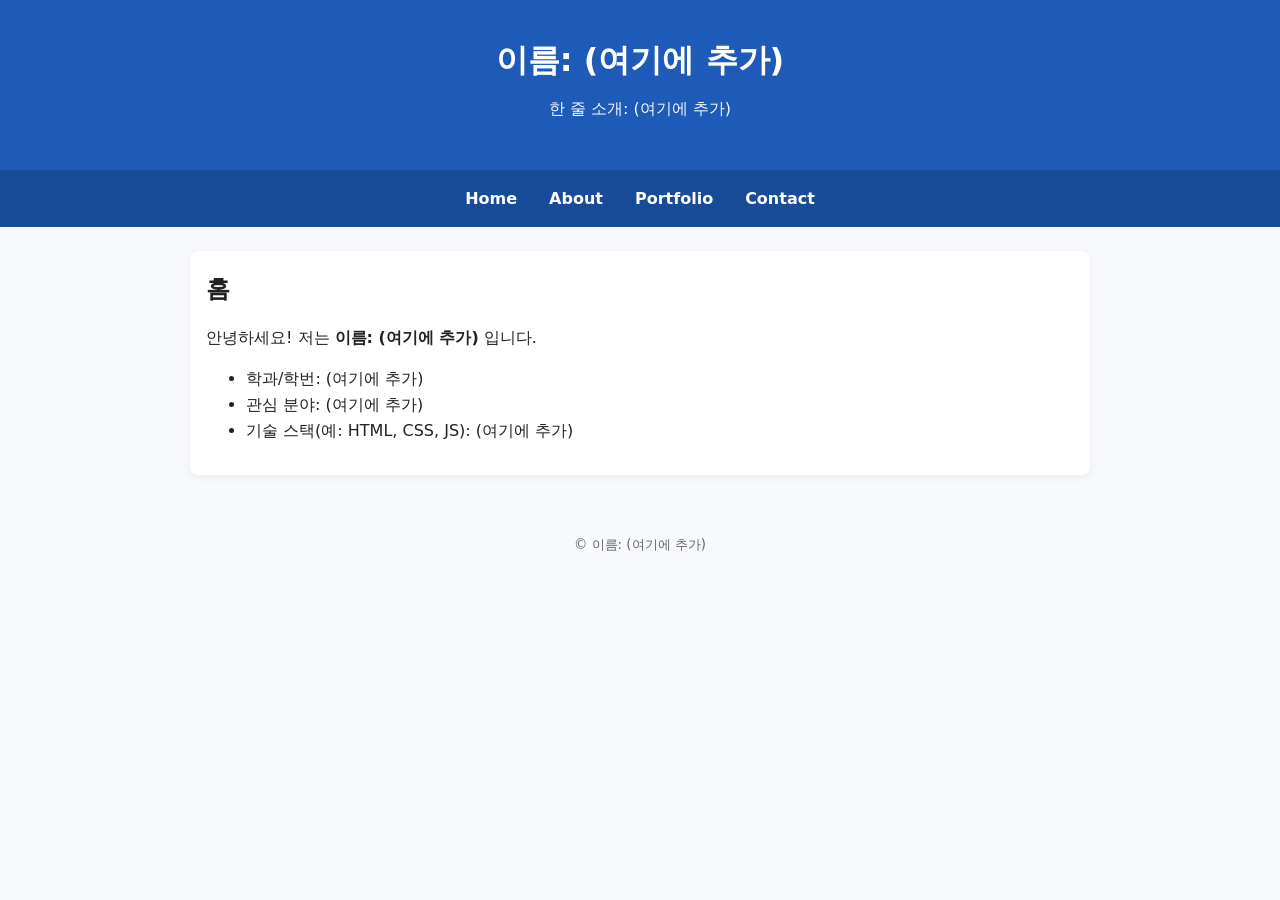
==== index.html @ e564025a "Add files via upload" ====
<!DOCTYPE html>
<html lang="ko">
<head>
  <meta charset="UTF-8" />
  <meta name="viewport" content="width=device-width, initial-scale=1.0"/>
  <title>인터넷활용 실습 템플릿</title>
  <link rel="stylesheet" href="style.css">
</head>
<body>
<header>
  <h1>이름: (여기에 추가)</h1>
  <p class="subtitle">한 줄 소개: (여기에 추가)</p>
</header>
<nav>
  <a href="index.html">Home</a>
  <a href="about.html">About</a>
  <a href="portfolio.html">Portfolio</a>
  <a href="contact.html">Contact</a>
</nav>
<main class="container">
<section>
  <h2>홈</h2>
  <p>안녕하세요! 저는 <strong>이름: (여기에 추가)</strong> 입니다.</p>
  <ul>
    <li>학과/학번: (여기에 추가)</li>
    <li>관심 분야: (여기에 추가)</li>
    <li>기술 스택(예: HTML, CSS, JS): (여기에 추가)</li>
  </ul>
</section>
</main>
<footer>
  <small>&copy; <span id="year"></span> 이름: (여기에 추가)</small>
</footer>
<script src="script.js"></script>
</body>
</html>
---- style.css ----
/* =============================================================
   색상 테마는 "여기"에서 바꿉니다. (파랑 계열 기본)
   원하는 색상 코드로 아래 4가지만 바꿔보세요.
   ------------------------------------------------------------- */
:root {
  --primary: #1e5bb8;      /* 메인 포인트 색상 */
  --primary-dark: #194c98; /* 호버/진한 포인트 */
  --bg: #f7f9fc;           /* 전체 배경 색 */
  --text: #222222;         /* 본문 글자 색 */
}
/* ============================================================= */

* { box-sizing: border-box; }
body {
  margin: 0;
  font-family: system-ui, -apple-system, "Segoe UI", Roboto, "Noto Sans KR", Arial, sans-serif;
  background: var(--bg);
  color: var(--text);
  line-height: 1.6;
}

header {
  padding: 2rem 1rem;
  text-align: center;
  background: var(--primary);
  color: #ffffff;
}
header .subtitle { margin-top: .25rem; opacity: .95; }

nav {
  background: var(--primary-dark);
  display: flex;
  gap: 1rem;
  padding: .75rem 1rem;
  justify-content: center;
  flex-wrap: wrap;
}
nav a {
  color: #ffffff;
  text-decoration: none;
  font-weight: 600;
  padding: .25rem .5rem;
}
nav a:hover { text-decoration: underline; }

.container {
  max-width: 900px;
  margin: 1.5rem auto;
  padding: 1rem;
  background: #ffffff;
  border-radius: 8px;
  box-shadow: 0 2px 8px rgba(0,0,0,.06);
}

section { margin-bottom: 1rem; }
h1, h2, h3 { margin: .2rem 0 .6rem; }

.contact-form {
  display: grid;
  grid-template-columns: 1fr;
  gap: .5rem;
  margin-top: 1rem;
}
input, textarea {
  width: 100%;
  padding: .6rem;
  border: 1px solid #ddd;
  border-radius: 6px;
  font: inherit;
}
button {
  padding: .6rem .8rem;
  border: none;
  border-radius: 6px;
  background: var(--primary);
  color: #fff;
  cursor: pointer;
  font-weight: 600;
}
button:hover { background: var(--primary-dark); }

footer {
  text-align: center;
  padding: 2rem 1rem;
  color: #666;
}

@media (max-width: 600px) {
  header h1 { font-size: 1.25rem; }
  .container { margin: 1rem; padding: .75rem; }
}
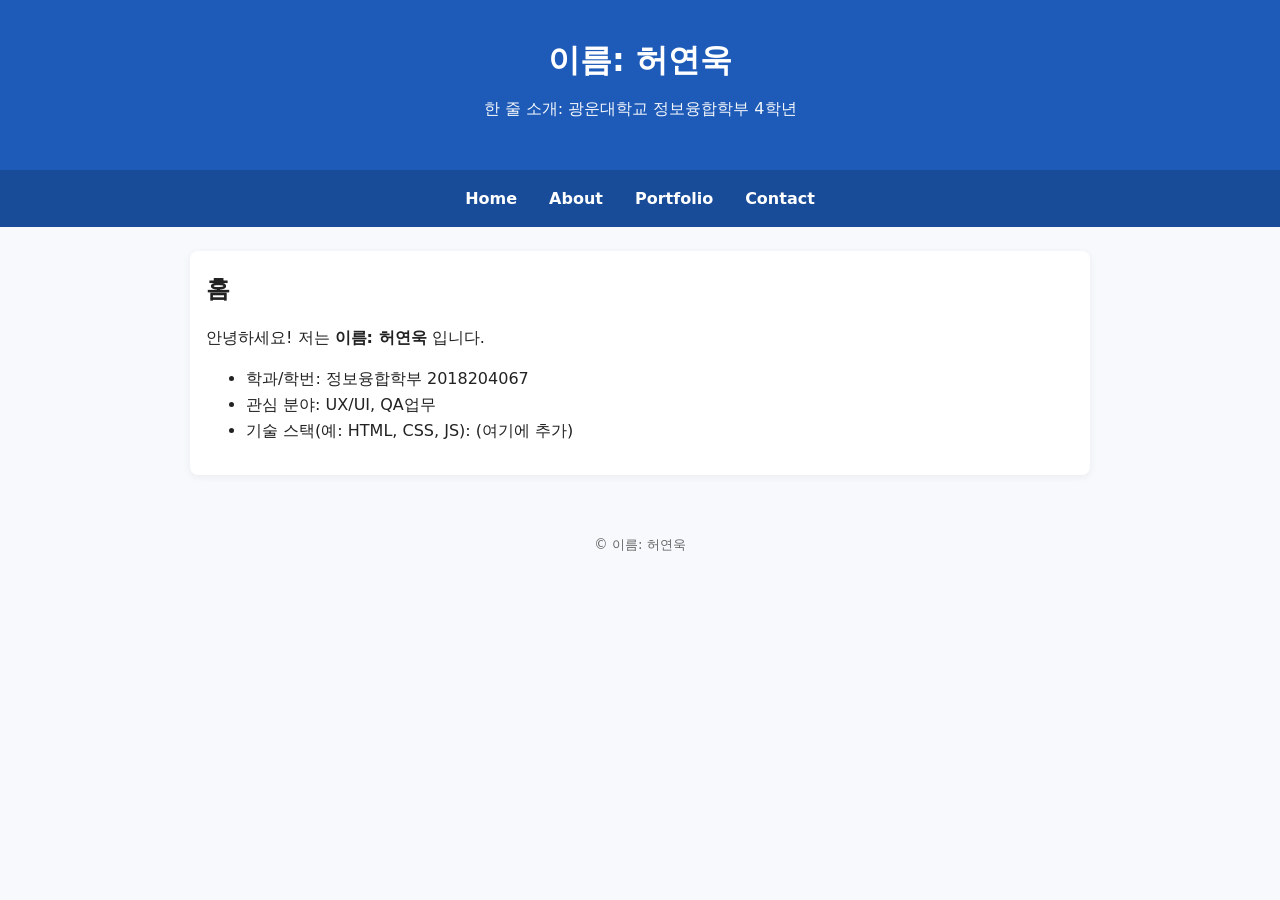
==== commit a6e70b17: "Update index.html" ====
--- a/index.html
+++ b/index.html
@@ -8,8 +8,8 @@
 </head>
 <body>
 <header>
-  <h1>이름: (여기에 추가)</h1>
-  <p class="subtitle">한 줄 소개: (여기에 추가)</p>
+  <h1>이름: 허연욱</h1>
+  <p class="subtitle">한 줄 소개: 광운대학교 정보융합학부 4학년</p>
 </header>
 <nav>
   <a href="index.html">Home</a>
@@ -20,16 +20,16 @@
 <main class="container">
 <section>
   <h2>홈</h2>
-  <p>안녕하세요! 저는 <strong>이름: (여기에 추가)</strong> 입니다.</p>
+  <p>안녕하세요! 저는 <strong>이름: 허연욱</strong> 입니다.</p>
   <ul>
-    <li>학과/학번: (여기에 추가)</li>
-    <li>관심 분야: (여기에 추가)</li>
+    <li>학과/학번: 정보융합학부 2018204067</li>
+    <li>관심 분야: UX/UI, QA업무</li>
     <li>기술 스택(예: HTML, CSS, JS): (여기에 추가)</li>
   </ul>
 </section>
 </main>
 <footer>
-  <small>&copy; <span id="year"></span> 이름: (여기에 추가)</small>
+  <small>&copy; <span id="year"></span> 이름: 허연욱</small>
 </footer>
 <script src="script.js"></script>
 </body>
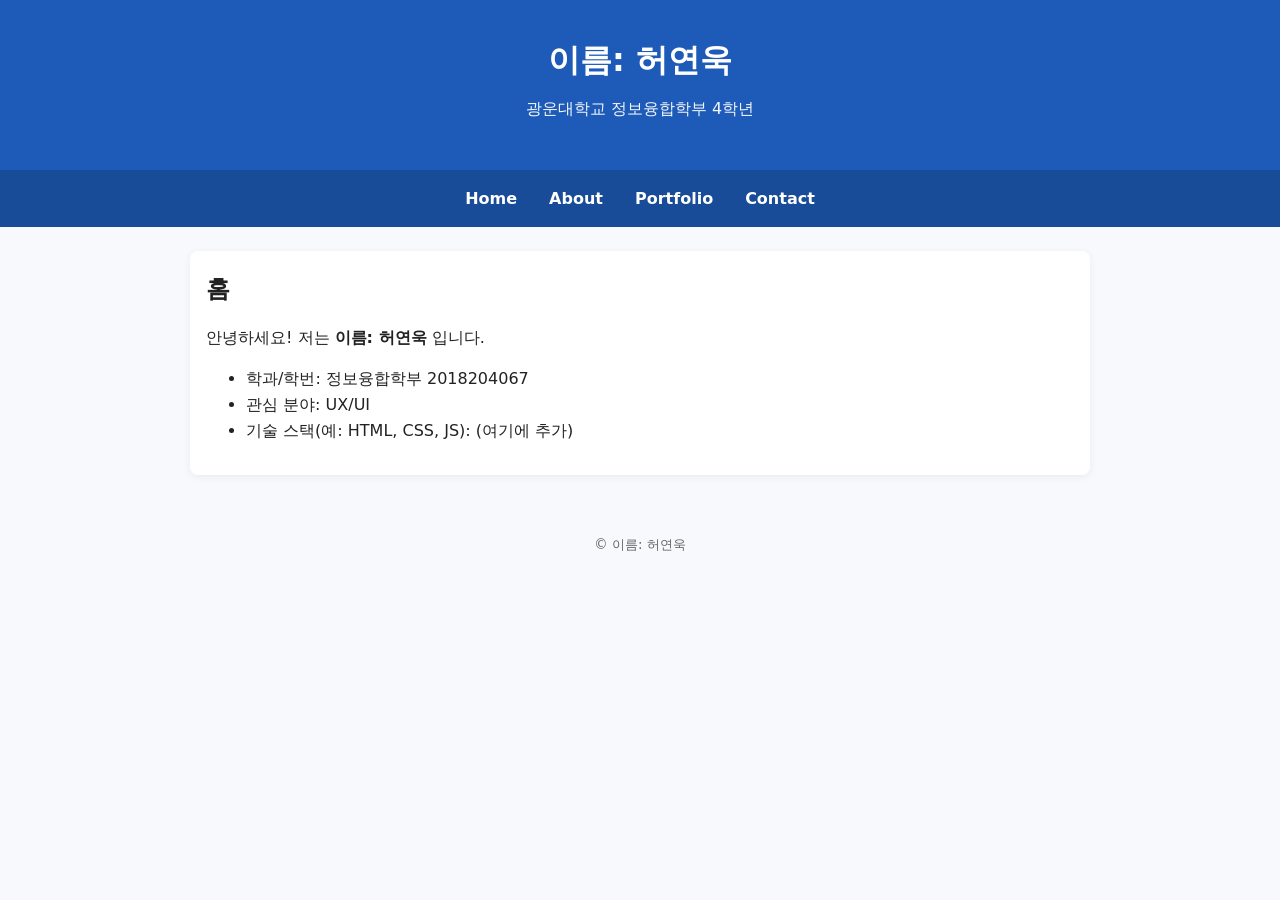
==== commit 7a5aad23: "Update index.html" ====
--- a/index.html
+++ b/index.html
@@ -9,7 +9,7 @@
 <body>
 <header>
   <h1>이름: 허연욱</h1>
-  <p class="subtitle">한 줄 소개: 광운대학교 정보융합학부 4학년</p>
+  <p class="subtitle">광운대학교 정보융합학부 4학년</p>
 </header>
 <nav>
   <a href="index.html">Home</a>
@@ -23,7 +23,7 @@
   <p>안녕하세요! 저는 <strong>이름: 허연욱</strong> 입니다.</p>
   <ul>
     <li>학과/학번: 정보융합학부 2018204067</li>
-    <li>관심 분야: UX/UI, QA업무</li>
+    <li>관심 분야: UX/UI</li>
     <li>기술 스택(예: HTML, CSS, JS): (여기에 추가)</li>
   </ul>
 </section>
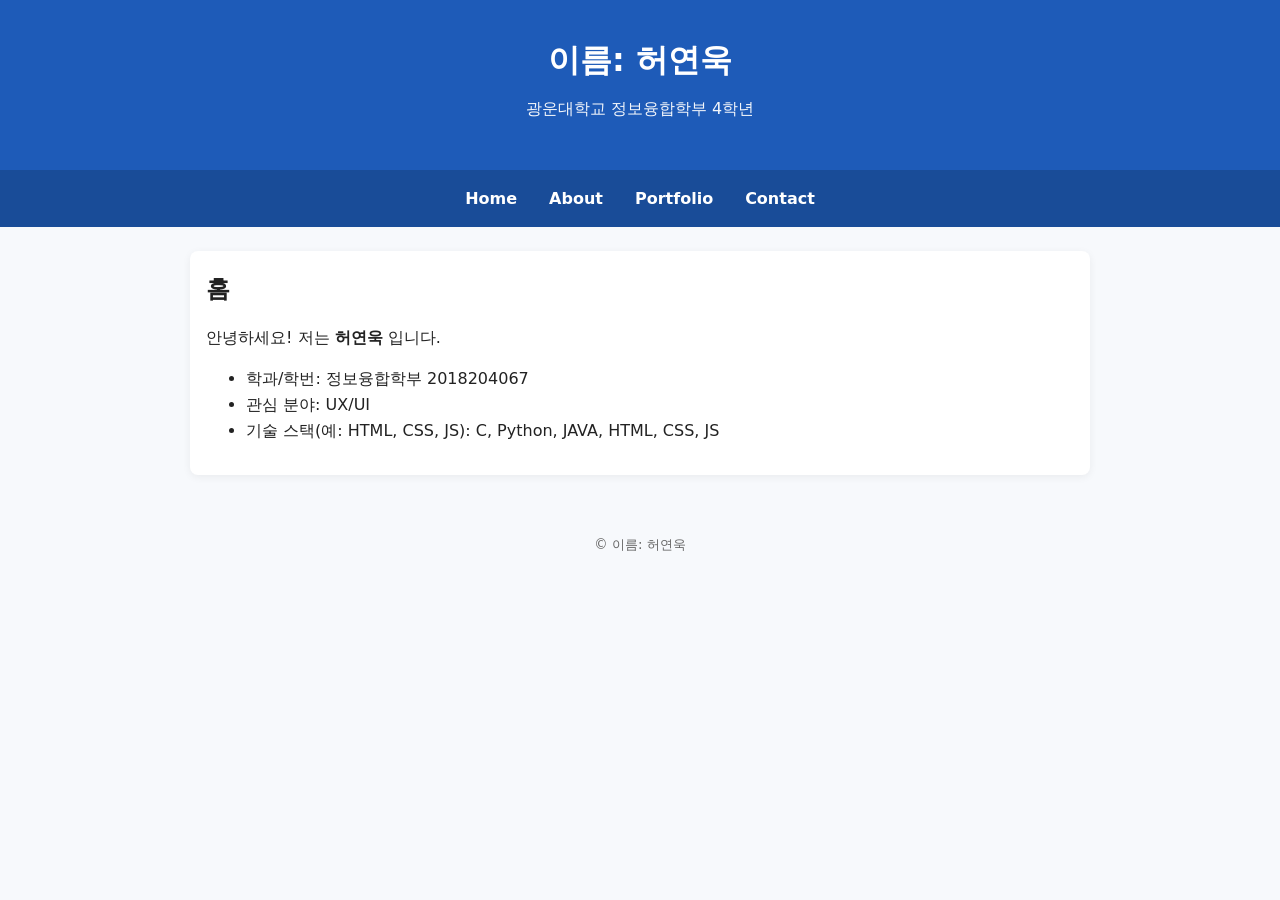
==== commit 6cdbde08: "Update index.html" ====
--- a/index.html
+++ b/index.html
@@ -20,11 +20,11 @@
 <main class="container">
 <section>
   <h2>홈</h2>
-  <p>안녕하세요! 저는 <strong>이름: 허연욱</strong> 입니다.</p>
+  <p>안녕하세요! 저는 <strong>허연욱</strong> 입니다.</p>
   <ul>
     <li>학과/학번: 정보융합학부 2018204067</li>
     <li>관심 분야: UX/UI</li>
-    <li>기술 스택(예: HTML, CSS, JS): (여기에 추가)</li>
+    <li>기술 스택(예: HTML, CSS, JS): C, Python, JAVA, HTML, CSS, JS</li>
   </ul>
 </section>
 </main>
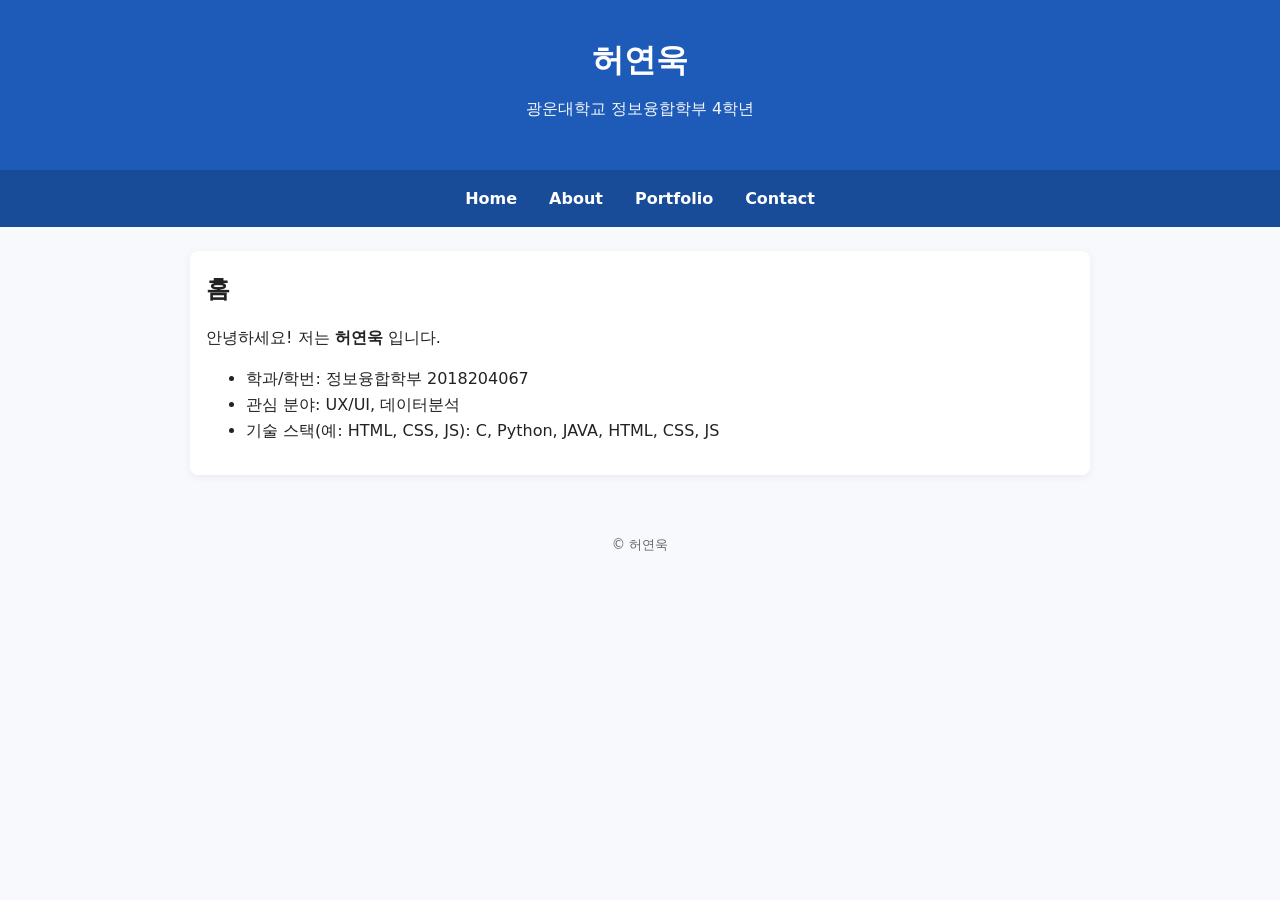
==== commit d060d441: "Update index.html" ====
--- a/index.html
+++ b/index.html
@@ -8,7 +8,7 @@
 </head>
 <body>
 <header>
-  <h1>이름: 허연욱</h1>
+  <h1>허연욱</h1>
   <p class="subtitle">광운대학교 정보융합학부 4학년</p>
 </header>
 <nav>
@@ -23,13 +23,13 @@
   <p>안녕하세요! 저는 <strong>허연욱</strong> 입니다.</p>
   <ul>
     <li>학과/학번: 정보융합학부 2018204067</li>
-    <li>관심 분야: UX/UI</li>
+    <li>관심 분야: UX/UI, 데이터분석</li>
     <li>기술 스택(예: HTML, CSS, JS): C, Python, JAVA, HTML, CSS, JS</li>
   </ul>
 </section>
 </main>
 <footer>
-  <small>&copy; <span id="year"></span> 이름: 허연욱</small>
+  <small>&copy; <span id="year"></span> 허연욱</small>
 </footer>
 <script src="script.js"></script>
 </body>
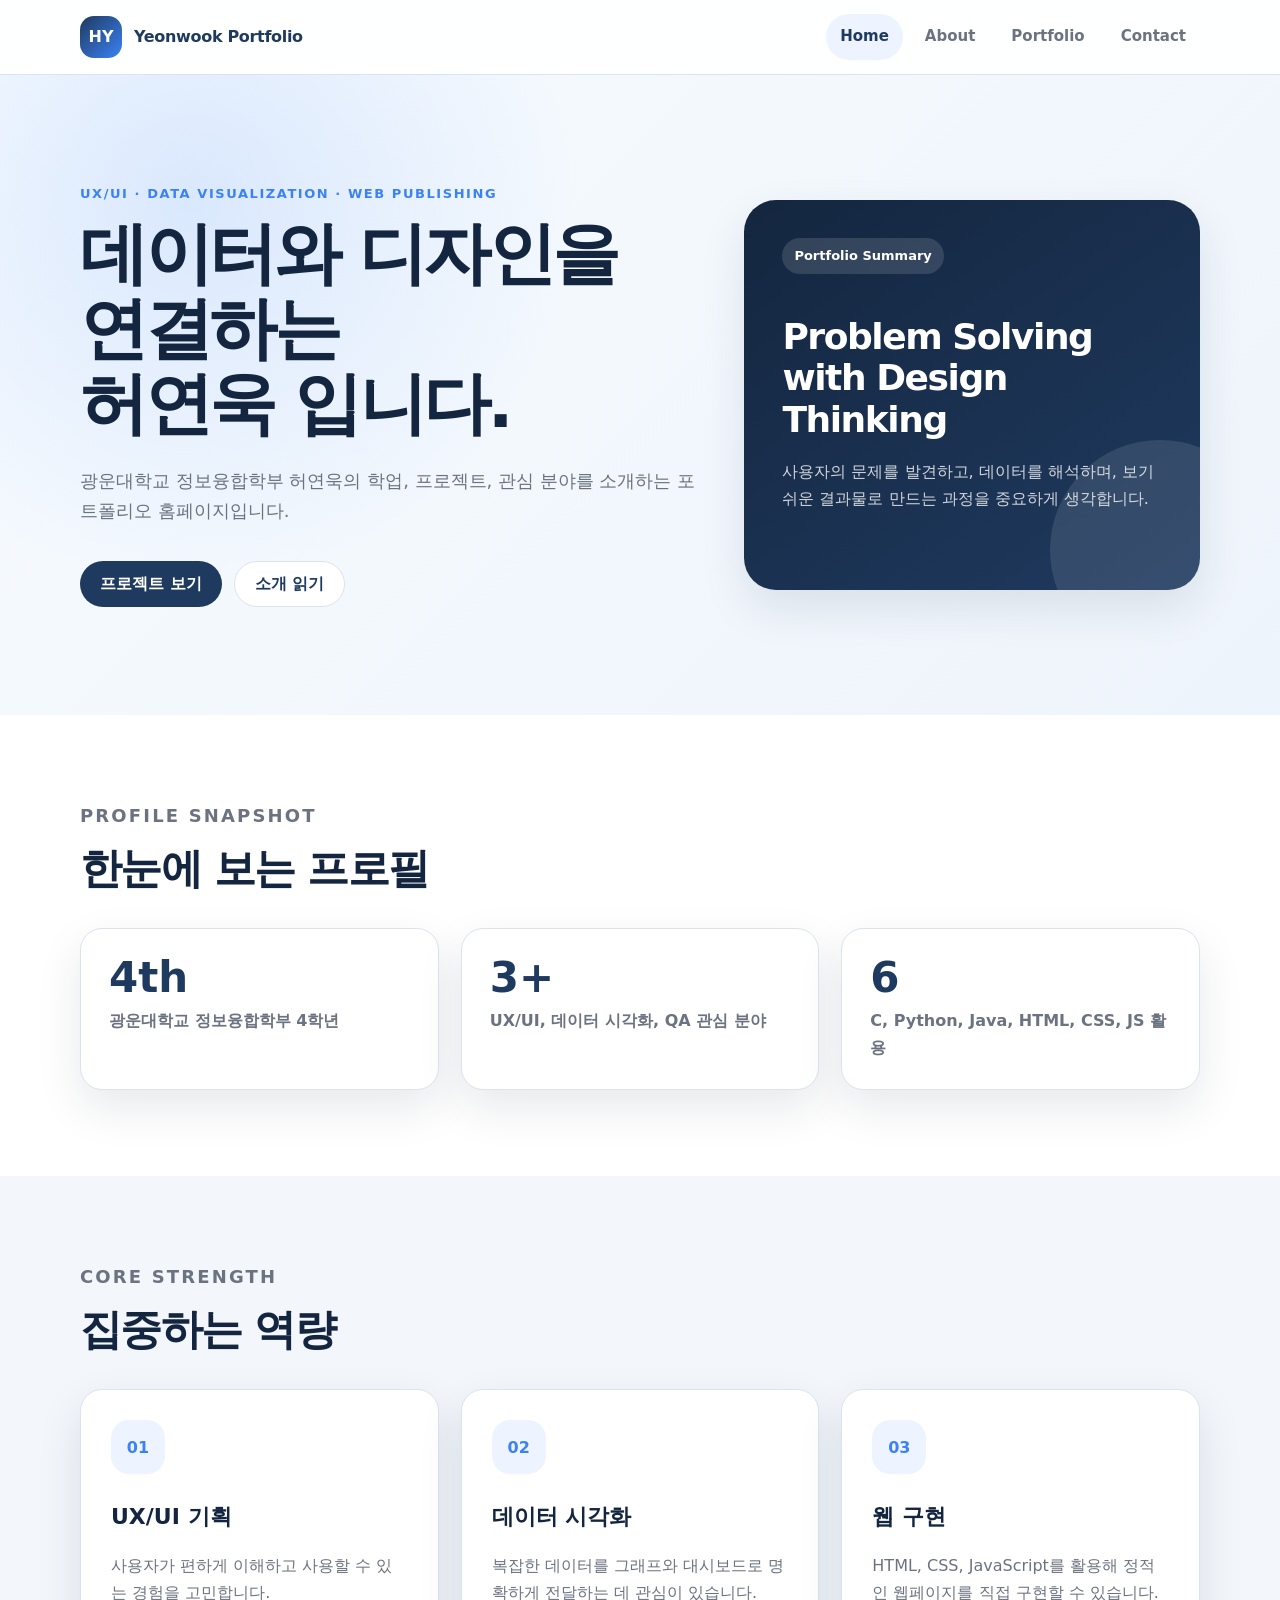
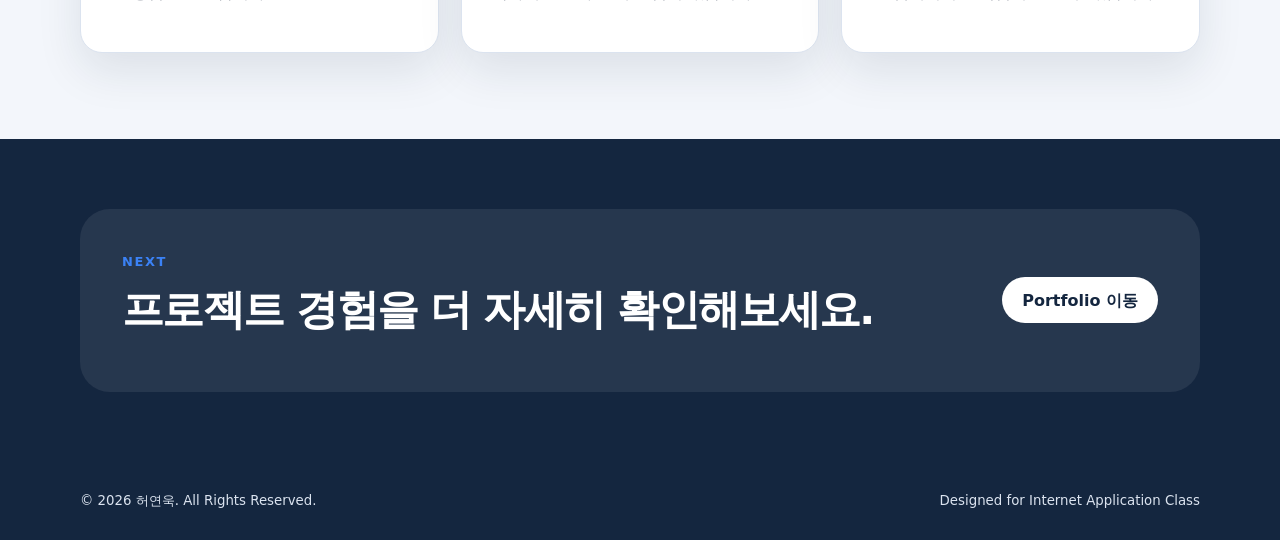
==== commit 8e93f905: "Update index.html" ====
--- a/index.html
+++ b/index.html
@@ -2,35 +2,133 @@
 <html lang="ko">
 <head>
   <meta charset="UTF-8" />
-  <meta name="viewport" content="width=device-width, initial-scale=1.0"/>
-  <title>인터넷활용 실습 템플릿</title>
-  <link rel="stylesheet" href="style.css">
+  <meta name="viewport" content="width=device-width, initial-scale=1.0" />
+  <title>허연욱 포트폴리오 | Home</title>
+  <link rel="stylesheet" href="style.css" />
 </head>
 <body>
-<header>
-  <h1>허연욱</h1>
-  <p class="subtitle">광운대학교 정보융합학부 4학년</p>
-</header>
-<nav>
-  <a href="index.html">Home</a>
-  <a href="about.html">About</a>
-  <a href="portfolio.html">Portfolio</a>
-  <a href="contact.html">Contact</a>
-</nav>
-<main class="container">
-<section>
-  <h2>홈</h2>
-  <p>안녕하세요! 저는 <strong>허연욱</strong> 입니다.</p>
-  <ul>
-    <li>학과/학번: 정보융합학부 2018204067</li>
-    <li>관심 분야: UX/UI, 데이터분석</li>
-    <li>기술 스택(예: HTML, CSS, JS): C, Python, JAVA, HTML, CSS, JS</li>
-  </ul>
-</section>
-</main>
-<footer>
-  <small>&copy; <span id="year"></span> 허연욱</small>
-</footer>
-<script src="script.js"></script>
+  <!-- header: 사이트의 상단 브랜드 영역입니다. 모든 페이지에서 같은 구조로 사용합니다. -->
+  <header class="site-header">
+    <div class="header-inner">
+      <!-- 로고 영역: 이름을 하나의 브랜드처럼 보여줍니다. -->
+      <a class="brand" href="index.html" aria-label="홈으로 이동">
+        <span class="brand-mark">HY</span>
+        <span class="brand-text">Yeonwook Portfolio</span>
+      </a>
+
+      <!-- nav: 페이지 이동 메뉴입니다. -->
+      <nav class="gnb" aria-label="주요 메뉴">
+        <a href="index.html">Home</a>
+        <a href="about.html">About</a>
+        <a href="portfolio.html">Portfolio</a>
+        <a href="contact.html">Contact</a>
+      </nav>
+    </div>
+  </header>
+
+  <main>
+    <!-- section: 첫 화면에서 가장 먼저 보이는 기업 소개형 히어로 영역입니다. -->
+    <section class="hero section-padding">
+      <div class="container hero-grid">
+        <div class="hero-copy">
+          <p class="eyebrow">UX/UI · Data Visualization · Web Publishing</p>
+          <h1>데이터와 디자인을 연결하는<br />허연욱 입니다.</h1>
+          <p class="hero-desc">
+            광운대학교 정보융합학부 허연욱의 학업, 프로젝트, 관심 분야를
+            소개하는 포트폴리오 홈페이지입니다.
+          </p>
+          <div class="button-group">
+            <a class="btn primary" href="portfolio.html">프로젝트 보기</a>
+            <a class="btn secondary" href="about.html">소개 읽기</a>
+          </div>
+        </div>
+
+        <!-- 오른쪽 카드: 기업 홈페이지의 핵심 메시지 카드처럼 구성했습니다. -->
+        <div class="hero-card">
+          <span class="card-label">Portfolio Summary</span>
+          <h2>Problem Solving<br />with Design Thinking</h2>
+          <p>
+            사용자의 문제를 발견하고, 데이터를 해석하며,
+            보기 쉬운 결과물로 만드는 과정을 중요하게 생각합니다.
+          </p>
+        </div>
+      </div>
+    </section>
+
+    <!-- section: 숫자와 키워드로 한눈에 보여주는 요약 영역입니다. -->
+    <section class="section-padding white-section">
+      <div class="container">
+        <div class="section-heading">
+          <p class="eyebrow">Profile Snapshot</p>
+          <h2>한눈에 보는 프로필</h2>
+          <!--<p>개인 정보를 길게 나열하기보다, 기업 소개 페이지의 지표 카드처럼 정리했습니다.</p>-->
+        </div>
+
+        <div class="stats-grid">
+          <article class="stat-card">
+            <strong>4th</strong>
+            <span>광운대학교 정보융합학부 4학년</span>
+          </article>
+          <article class="stat-card">
+            <strong>3+</strong>
+            <span>UX/UI, 데이터 시각화, QA 관심 분야</span>
+          </article>
+          <article class="stat-card">
+            <strong>6</strong>
+            <span>C, Python, Java, HTML, CSS, JS 활용</span>
+          </article>
+        </div>
+      </div>
+    </section>
+
+    <!-- section: 핵심 역량을 카드형 레이아웃으로 보여줍니다. -->
+    <section class="section-padding">
+      <div class="container">
+        <div class="section-heading">
+          <p class="eyebrow">Core Strength</p>
+          <h2>집중하는 역량</h2>
+        </div>
+
+        <div class="card-grid three">
+          <article class="info-card">
+            <div class="icon-box">01</div>
+            <h3>UX/UI 기획</h3>
+            <p>사용자가 편하게 이해하고 사용할 수 있는 경험을 고민합니다.</p>
+          </article>
+          <article class="info-card">
+            <div class="icon-box">02</div>
+            <h3>데이터 시각화</h3>
+            <p>복잡한 데이터를 그래프와 대시보드로 명확하게 전달하는 데 관심이 있습니다.</p>
+          </article>
+          <article class="info-card">
+            <div class="icon-box">03</div>
+            <h3>웹 구현</h3>
+            <p>HTML, CSS, JavaScript를 활용해 정적인 웹페이지를 직접 구현할 수 있습니다.</p>
+          </article>
+        </div>
+      </div>
+    </section>
+
+    <!-- section: 다음 행동을 유도하는 CTA 영역입니다. -->
+    <section class="cta-section">
+      <div class="container cta-box">
+        <div>
+          <p class="eyebrow">Next</p>
+          <h2>프로젝트 경험을 더 자세히 확인해보세요.</h2>
+        </div>
+        <a class="btn primary" href="portfolio.html">Portfolio 이동</a>
+      </div>
+    </section>
+  </main>
+
+  <!-- footer: 사이트 하단 정보입니다. -->
+  <footer class="site-footer">
+    <div class="container footer-inner">
+      <small>&copy; <span id="year"></span> 허연욱. All Rights Reserved.</small>
+      <small>Designed for Internet Application Class</small>
+    </div>
+  </footer>
+
+  <script src="script.js"></script>
 </body>
 </html>
--- a/style.css
+++ b/style.css
@@ -1,91 +1,690 @@
 /* =============================================================
-   색상 테마는 "여기"에서 바꿉니다. (파랑 계열 기본)
-   원하는 색상 코드로 아래 4가지만 바꿔보세요.
-   ------------------------------------------------------------- */
+   기업 소개 페이지 느낌의 포트폴리오 스타일
+   - 색상은 아래 :root 변수에서 한 번에 변경할 수 있습니다.
+   - 카드형 레이아웃, 넓은 여백, 깔끔한 타이포그래피를 중심으로 구성했습니다.
+   ============================================================= */
 :root {
-  --primary: #1e5bb8;      /* 메인 포인트 색상 */
-  --primary-dark: #194c98; /* 호버/진한 포인트 */
-  --bg: #f7f9fc;           /* 전체 배경 색 */
-  --text: #222222;         /* 본문 글자 색 */
-}
-/* ============================================================= */
-
-* { box-sizing: border-box; }
+  --primary: #1f3a5f;       /* 메인 컬러: 신뢰감 있는 네이비 */
+  --primary-dark: #14263f;  /* 어두운 네이비 */
+  --accent: #3b82f6;        /* 포인트 블루 */
+  --bg: #f3f6fb;            /* 전체 배경색 */
+  --surface: #ffffff;       /* 카드와 섹션 배경 */
+  --text: #172033;          /* 본문 글자색 */
+  --muted: #6b7280;         /* 보조 글자색 */
+  --line: #dbe3ef;          /* 테두리 색 */
+  --shadow: 0 18px 45px rgba(21, 38, 63, 0.10);
+  --radius: 22px;
+}
+
+/* 모든 요소의 크기 계산 방식을 통일합니다. */
+* {
+  box-sizing: border-box;
+}
+
+/* 부드러운 페이지 이동 효과를 적용합니다. */
+html {
+  scroll-behavior: smooth;
+}
+
+/* body: 사이트 전체 기본 스타일입니다. */
 body {
   margin: 0;
-  font-family: system-ui, -apple-system, "Segoe UI", Roboto, "Noto Sans KR", Arial, sans-serif;
+  font-family: system-ui, -apple-system, BlinkMacSystemFont, "Segoe UI", "Noto Sans KR", Arial, sans-serif;
   background: var(--bg);
   color: var(--text);
-  line-height: 1.6;
-}
-
-header {
-  padding: 2rem 1rem;
-  text-align: center;
+  line-height: 1.7;
+}
+
+/* 이미지가 추가될 경우 화면 밖으로 넘치지 않게 합니다. */
+img {
+  max-width: 100%;
+  display: block;
+}
+
+/* a 태그 기본 밑줄을 제거합니다. */
+a {
+  color: inherit;
+  text-decoration: none;
+}
+
+/* 페이지의 최대 너비를 통일하는 공통 컨테이너입니다. */
+.container {
+  width: min(1120px, calc(100% - 40px));
+  margin: 0 auto;
+}
+
+/* 각 section의 위아래 여백입니다. */
+.section-padding {
+  padding: 86px 0;
+}
+
+/* 흰색 배경 섹션입니다. */
+.white-section {
+  background: var(--surface);
+}
+
+/* =============================================================
+   Header / Navigation
+   ============================================================= */
+.site-header {
+  position: sticky;
+  top: 0;
+  z-index: 100;
+  background: rgba(255, 255, 255, 0.92);
+  backdrop-filter: blur(14px);
+  border-bottom: 1px solid var(--line);
+}
+
+.header-inner {
+  width: min(1120px, calc(100% - 40px));
+  min-height: 74px;
+  margin: 0 auto;
+  display: flex;
+  align-items: center;
+  justify-content: space-between;
+  gap: 24px;
+}
+
+/* 브랜드 로고 영역입니다. */
+.brand {
+  display: flex;
+  align-items: center;
+  gap: 12px;
+  font-weight: 800;
+  color: var(--primary);
+}
+
+/* HY 이니셜을 로고처럼 보이게 만든 박스입니다. */
+.brand-mark {
+  width: 42px;
+  height: 42px;
+  display: grid;
+  place-items: center;
+  border-radius: 14px;
+  color: #fff;
+  background: linear-gradient(135deg, var(--primary), var(--accent));
+}
+
+.brand-text {
+  letter-spacing: -0.02em;
+}
+
+/* 메뉴 영역입니다. */
+.gnb {
+  display: flex;
+  align-items: center;
+  gap: 8px;
+  flex-wrap: wrap;
+}
+
+.gnb a {
+  padding: 10px 14px;
+  border-radius: 999px;
+  color: var(--muted);
+  font-size: 15px;
+  font-weight: 700;
+}
+
+/* 현재 페이지 메뉴와 hover 상태에 포인트 스타일을 줍니다. */
+.gnb a:hover,
+.gnb a.active {
+  color: var(--primary);
+  background: #edf4ff;
+}
+
+/* =============================================================
+   Hero Section
+   ============================================================= */
+.hero {
+  min-height: 640px;
+  display: flex;
+  align-items: center;
+  background:
+    radial-gradient(circle at 15% 20%, rgba(59, 130, 246, 0.15), transparent 32%),
+    linear-gradient(135deg, #f7fbff 0%, #eef4fb 100%);
+}
+
+.hero-grid {
+  display: grid;
+  grid-template-columns: 1.15fr 0.85fr;
+  gap: 48px;
+  align-items: center;
+}
+
+.eyebrow {
+  margin: 0 0 12px;
+  color: var(--accent);
+  font-size: 13px;
+  font-weight: 800;
+  letter-spacing: 0.12em;
+  text-transform: uppercase;
+}
+
+.hero h1,
+.page-hero h1 {
+  margin: 0;
+  color: var(--primary-dark);
+  font-size: clamp(40px, 6vw, 68px);
+  line-height: 1.1;
+  letter-spacing: -0.05em;
+}
+
+.hero-desc,
+.page-hero p,
+.section-heading p {
+  color: var(--muted);
+  font-size: 18px;
+}
+
+.hero-desc {
+  max-width: 640px;
+  margin: 24px 0 0;
+}
+
+.button-group {
+  display: flex;
+  gap: 12px;
+  flex-wrap: wrap;
+  margin-top: 34px;
+}
+
+/* 버튼 공통 스타일입니다. */
+.btn,
+button {
+  display: inline-flex;
+  align-items: center;
+  justify-content: center;
+  min-height: 46px;
+  padding: 0 20px;
+  border: 0;
+  border-radius: 999px;
+  font: inherit;
+  font-weight: 800;
+  cursor: pointer;
+}
+
+.btn.primary,
+button {
+  color: #fff;
   background: var(--primary);
-  color: #ffffff;
-}
-header .subtitle { margin-top: .25rem; opacity: .95; }
-
-nav {
+}
+
+.btn.secondary {
+  color: var(--primary);
+  background: #fff;
+  border: 1px solid var(--line);
+}
+
+.btn:hover,
+button:hover {
+  transform: translateY(-2px);
+  transition: 0.2s ease;
+}
+
+/* 히어로 오른쪽 카드입니다. */
+.hero-card {
+  position: relative;
+  overflow: hidden;
+  min-height: 390px;
+  padding: 38px;
+  border-radius: 32px;
+  color: #fff;
+  background: linear-gradient(145deg, var(--primary-dark), var(--primary));
+  box-shadow: var(--shadow);
+}
+
+/* 카드에 장식용 원을 넣어 기업 사이트 같은 느낌을 줍니다. */
+.hero-card::after {
+  content: "";
+  position: absolute;
+  right: -70px;
+  bottom: -70px;
+  width: 220px;
+  height: 220px;
+  border-radius: 50%;
+  background: rgba(255, 255, 255, 0.10);
+}
+
+.card-label {
+  display: inline-flex;
+  padding: 7px 12px;
+  border-radius: 999px;
+  background: rgba(255, 255, 255, 0.13);
+  font-size: 13px;
+  font-weight: 800;
+}
+
+.hero-card h2 {
+  margin: 42px 0 18px;
+  font-size: 36px;
+  line-height: 1.15;
+  letter-spacing: -0.04em;
+}
+
+.hero-card p {
+  position: relative;
+  z-index: 1;
+  color: rgba(255, 255, 255, 0.80);
+}
+
+/* =============================================================
+   Section Title / Card Layout
+   ============================================================= */
+.section-heading {
+  max-width: 680px;
+  margin-bottom: 34px;
+}
+
+.section-heading h2,
+.two-column h2,
+.contact-info-card h2,
+.form-card h2,
+.cta-box h2 {
+  margin: 0 0 14px;
+  color: var(--primary-dark);
+  font-size: clamp(28px, 4vw, 42px);
+  line-height: 1.2;
+  letter-spacing: -0.04em;
+}
+
+.card-grid,
+.stats-grid,
+.project-grid {
+  display: grid;
+  gap: 22px;
+}
+
+.card-grid.three,
+.stats-grid,
+.project-grid {
+  grid-template-columns: repeat(3, 1fr);
+}
+
+/* 공통 카드 스타일입니다. */
+.info-card,
+.stat-card,
+.project-card,
+.profile-card,
+.contact-info-card,
+.form-card {
+  border: 1px solid var(--line);
+  border-radius: var(--radius);
+  background: var(--surface);
+  box-shadow: var(--shadow);
+}
+
+.info-card {
+  padding: 30px;
+}
+
+.info-card h3,
+.project-card h3,
+.timeline-item h3 {
+  margin: 0 0 12px;
+  color: var(--primary-dark);
+  font-size: 22px;
+}
+
+.info-card p,
+.project-card p,
+.timeline-item p,
+.two-column p,
+.contact-info-card p,
+.form-card p {
+  color: var(--muted);
+}
+
+.icon-box {
+  width: 54px;
+  height: 54px;
+  margin-bottom: 24px;
+  display: grid;
+  place-items: center;
+  border-radius: 18px;
+  color: var(--accent);
+  background: #edf4ff;
+  font-weight: 900;
+}
+
+.stat-card {
+  padding: 28px;
+}
+
+.stat-card strong {
+  display: block;
+  margin-bottom: 8px;
+  color: var(--primary);
+  font-size: 42px;
+  line-height: 1;
+}
+
+.stat-card span {
+  color: var(--muted);
+  font-weight: 700;
+}
+
+/* =============================================================
+   Sub Page Hero / Two Column
+   ============================================================= */
+.page-hero {
+  background: linear-gradient(135deg, #eef4fb, #ffffff);
+}
+
+.page-hero h1 {
+  max-width: 850px;
+  font-size: clamp(38px, 5vw, 58px);
+}
+
+.page-hero p {
+  max-width: 720px;
+  margin: 22px 0 0;
+}
+
+.two-column {
+  display: grid;
+  grid-template-columns: 1fr 380px;
+  gap: 42px;
+}
+
+.two-column.align-center {
+  align-items: center;
+}
+
+.profile-card {
+  padding: 28px;
+}
+
+.profile-card h3 {
+  margin-top: 0;
+  color: var(--primary-dark);
+}
+
+.clean-list,
+.contact-list {
+  list-style: none;
+  margin: 0;
+  padding: 0;
+}
+
+.clean-list li {
+  display: flex;
+  justify-content: space-between;
+  gap: 20px;
+  padding: 14px 0;
+  border-bottom: 1px solid var(--line);
+}
+
+.clean-list li:last-child {
+  border-bottom: 0;
+}
+
+.clean-list span {
+  color: var(--muted);
+}
+
+.clean-list strong {
+  text-align: right;
+}
+
+/* =============================================================
+   Timeline
+   ============================================================= */
+.timeline {
+  display: grid;
+  gap: 16px;
+}
+
+.timeline-item {
+  padding: 26px 28px;
+  border-left: 5px solid var(--accent);
+  border-radius: 0 var(--radius) var(--radius) 0;
+  background: #fff;
+  box-shadow: var(--shadow);
+}
+
+.timeline-item span {
+  color: var(--accent);
+  font-weight: 900;
+}
+
+/* =============================================================
+   Portfolio Page
+   ============================================================= */
+.project-card {
+  padding: 28px;
+}
+
+.project-top {
+  display: flex;
+  justify-content: space-between;
+  align-items: center;
+  margin-bottom: 28px;
+}
+
+.project-category {
+  padding: 7px 12px;
+  border-radius: 999px;
+  color: var(--accent);
+  background: #edf4ff;
+  font-size: 13px;
+  font-weight: 900;
+}
+
+.project-number {
+  color: #c7d2e3;
+  font-size: 34px;
+  font-weight: 900;
+}
+
+.project-card ul {
+  margin: 20px 0 0;
+  padding-left: 20px;
+  color: var(--muted);
+}
+
+.skill-wrap {
+  display: flex;
+  flex-wrap: wrap;
+  gap: 12px;
+}
+
+.skill-wrap span {
+  padding: 12px 16px;
+  border-radius: 999px;
+  color: var(--primary);
+  background: #fff;
+  border: 1px solid var(--line);
+  font-weight: 800;
+}
+
+/* =============================================================
+   Contact Page
+   ============================================================= */
+.contact-grid {
+  display: grid;
+  grid-template-columns: 0.9fr 1.1fr;
+  gap: 28px;
+}
+
+.contact-info-card,
+.form-card {
+  padding: 32px;
+}
+
+.contact-list {
+  margin-top: 26px;
+}
+
+.contact-list li {
+  display: grid;
+  gap: 4px;
+  padding: 18px 0;
+  border-bottom: 1px solid var(--line);
+}
+
+.contact-list li:last-child {
+  border-bottom: 0;
+}
+
+.contact-list span {
+  color: var(--muted);
+  font-size: 14px;
+  font-weight: 800;
+}
+
+.contact-list a,
+.contact-list strong {
+  color: var(--primary-dark);
+  font-size: 17px;
+}
+
+.contact-form {
+  display: grid;
+  gap: 12px;
+  margin-top: 22px;
+}
+
+.contact-form label {
+  color: var(--primary-dark);
+  font-weight: 800;
+}
+
+input,
+textarea {
+  width: 100%;
+  padding: 14px 15px;
+  border: 1px solid var(--line);
+  border-radius: 14px;
+  background: #f9fbfe;
+  color: var(--text);
+  font: inherit;
+}
+
+input:focus,
+textarea:focus {
+  outline: 3px solid rgba(59, 130, 246, 0.18);
+  border-color: var(--accent);
+}
+
+textarea {
+  resize: vertical;
+}
+
+/* =============================================================
+   CTA / Footer
+   ============================================================= */
+.cta-section {
+  padding: 70px 0;
   background: var(--primary-dark);
-  display: flex;
-  gap: 1rem;
-  padding: .75rem 1rem;
-  justify-content: center;
+}
+
+.cta-box {
+  display: flex;
+  justify-content: space-between;
+  align-items: center;
+  gap: 24px;
+  padding: 42px;
+  border-radius: 30px;
+  background: rgba(255, 255, 255, 0.08);
+  color: #fff;
+}
+
+.cta-box h2 {
+  color: #fff;
+}
+
+.cta-box .btn.primary {
+  background: #fff;
+  color: var(--primary-dark);
+}
+
+.site-footer {
+  padding: 28px 0;
+  color: #dbe3ef;
+  background: var(--primary-dark);
+}
+
+.footer-inner {
+  display: flex;
+  justify-content: space-between;
+  gap: 16px;
   flex-wrap: wrap;
 }
-nav a {
-  color: #ffffff;
-  text-decoration: none;
-  font-weight: 600;
-  padding: .25rem .5rem;
-}
-nav a:hover { text-decoration: underline; }
-
-.container {
-  max-width: 900px;
-  margin: 1.5rem auto;
-  padding: 1rem;
-  background: #ffffff;
-  border-radius: 8px;
-  box-shadow: 0 2px 8px rgba(0,0,0,.06);
-}
-
-section { margin-bottom: 1rem; }
-h1, h2, h3 { margin: .2rem 0 .6rem; }
-
-.contact-form {
-  display: grid;
-  grid-template-columns: 1fr;
-  gap: .5rem;
-  margin-top: 1rem;
-}
-input, textarea {
-  width: 100%;
-  padding: .6rem;
-  border: 1px solid #ddd;
-  border-radius: 6px;
-  font: inherit;
-}
-button {
-  padding: .6rem .8rem;
-  border: none;
-  border-radius: 6px;
-  background: var(--primary);
-  color: #fff;
-  cursor: pointer;
-  font-weight: 600;
-}
-button:hover { background: var(--primary-dark); }
-
-footer {
-  text-align: center;
-  padding: 2rem 1rem;
-  color: #666;
-}
-
-@media (max-width: 600px) {
-  header h1 { font-size: 1.25rem; }
-  .container { margin: 1rem; padding: .75rem; }
-}
+
+/* =============================================================
+   JavaScript와 함께 사용하는 간단한 애니메이션 클래스
+   ============================================================= */
+.reveal {
+  opacity: 0;
+  transform: translateY(18px);
+  transition: opacity 0.55s ease, transform 0.55s ease;
+}
+
+.reveal.is-visible {
+  opacity: 1;
+  transform: translateY(0);
+}
+
+/* =============================================================
+   Responsive Design: 화면이 작아졌을 때의 스타일입니다.
+   ============================================================= */
+@media (max-width: 900px) {
+  .header-inner {
+    flex-direction: column;
+    justify-content: center;
+    padding: 16px 0;
+  }
+
+  .hero-grid,
+  .two-column,
+  .contact-grid {
+    grid-template-columns: 1fr;
+  }
+
+  .hero {
+    min-height: auto;
+  }
+
+  .card-grid.three,
+  .stats-grid,
+  .project-grid {
+    grid-template-columns: 1fr;
+  }
+
+  .cta-box {
+    align-items: flex-start;
+    flex-direction: column;
+  }
+}
+
+@media (max-width: 560px) {
+  .container,
+  .header-inner {
+    width: min(100% - 28px, 1120px);
+  }
+
+  .section-padding {
+    padding: 64px 0;
+  }
+
+  .brand-text {
+    display: none;
+  }
+
+  .gnb {
+    justify-content: center;
+  }
+
+  .gnb a {
+    padding: 8px 10px;
+    font-size: 14px;
+  }
+
+  .hero-card,
+  .cta-box,
+  .contact-info-card,
+  .form-card,
+  .profile-card {
+    padding: 26px;
+  }
+}
